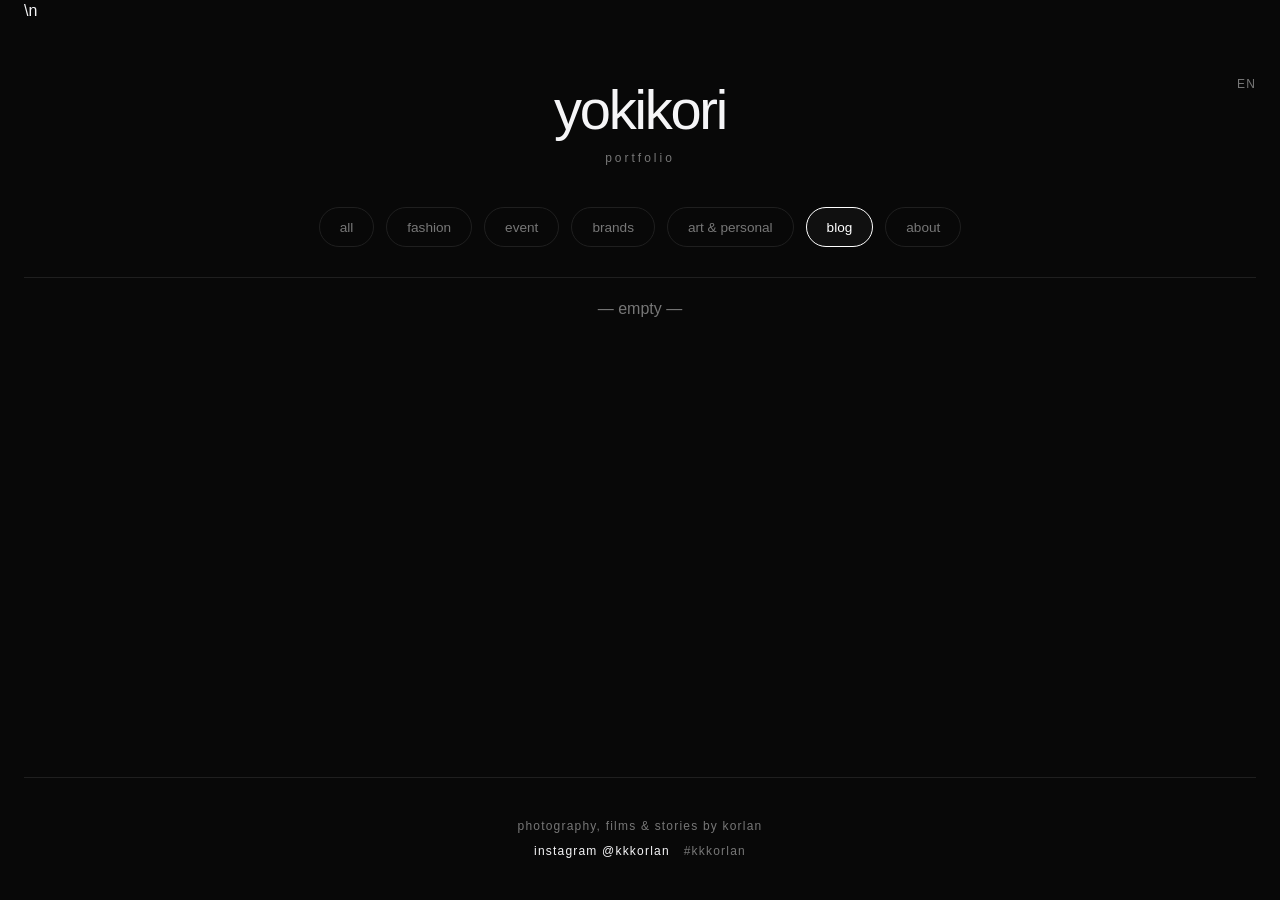
==== index.html @ 8549836e "Update About section with Bangkok photographer bio" ====
<!DOCTYPE html>\n<html lang="en" __gcrremoteframetoken="fdf6cb602c4ed5cb18b55bdf8bc913ee"><head>
<meta charset="UTF-8">
<meta name="viewport" content="width=device-width, initial-scale=1.0">
<title>yokikori / portfolio</title>
<style>
    :root {
        --bg: #080808;
        --card-bg: #121212;
        --border: #1f1f1f;
        --text: #f5f5f7;
        --muted: #777;
        --accent: #fff;
    }
    * { box-sizing: border-box; margin: 0; padding: 0; }
    body {
        font-family: "Helvetica Neue", Helvetica, Arial, sans-serif;
        background-color: var(--bg);
        color: var(--text);
        line-height: 1.4;
        padding: 0 24px; /* padding moved to containers for footer */
        -webkit-font-smoothing: antialiased;
        overflow-x: hidden;
        display: flex;
        flex-direction: column;
        min-height: 100vh;
    }
    body.admin-mode::before {
        content: 'ADMIN MODE';
        position: fixed; top: 12px; right: 12px;
        background: #fbc02d; color: #000;
        padding: 4px 10px; border-radius: 4px;
        font-size: 0.7rem; font-weight: 700;
        letter-spacing: 0.14em; z-index: 9999;
    }

    /* ─── Запрет на скачивание ─── */
    img, video {
        user-select: none;
        -webkit-user-drag: none;
    }

    /* ─── Шапка ─── */
    header {
        max-width: 1600px;
        margin: 0 auto;
        width: 100%;
        padding: 50px 0 30px;
        border-bottom: 1px solid var(--border);
        position: relative;
        display: flex;
        flex-direction: column;
        align-items: center;
        min-height: 220px; /* защита от прыжков при смене языка */
    }
    
    .lang-switch-container {
        position: absolute; top: 50px; right: 0;
        z-index: 100;
    }
    .lang-switch-container::after { content: ''; position: absolute; left: -12px; right: -12px; top: 100%; height: 14px; }
    .lang-switch-container:focus-within .lang-dropdown { display: flex; }
    .lang-switch-container.open .lang-dropdown { display: flex; }
    .lang-trigger {
        background:none; border:0; padding:0; font-family:inherit;
        font-size: 0.75rem; color: var(--muted); cursor: pointer;
        text-transform: uppercase; letter-spacing: 0.1em; font-weight: 500;
    }
    .lang-trigger:hover { color: #fff; }
    .lang-dropdown {
        display: none; position: absolute; right: 0; top: calc(100% + 10px);
        background: #111; border: 1px solid #333; border-radius: 6px;
        padding: 8px; flex-direction: column; gap: 4px; margin-top: 0;
        min-width: 70px; box-shadow: 0 4px 12px rgba(0,0,0,0.5);
    }
    @media (hover: hover) and (pointer: fine) { .lang-switch-container:hover .lang-dropdown { display: flex; } }
    .lang-btn {
        background: none; border: none; color: var(--muted);
        cursor: pointer; font-size: 0.75rem; text-align: left;
        padding: 6px 12px; border-radius: 4px; text-transform: uppercase;
        font-family: inherit; font-weight: 500; transition: 0.2s;
    }
    .lang-btn:hover, .lang-btn.active { color: #fff; background: #222; }

    /* Логотип */
    .brand-main {
        text-align: center;
        margin-bottom: 40px;
        margin-top: 10px;
    }
    .brand-main h1 {
        font-family: "Helvetica Neue", Helvetica, Arial, sans-serif;
        font-size: clamp(2rem, 6vw, 3.5rem);
        font-weight: 500;
        letter-spacing: -0.04em;
        line-height: 1;
        color: var(--text);
    }
    .brand-main span {
        display: block;
        margin-top: 12px;
        font-size: 0.75rem;
        letter-spacing: 0.25em;
        color: var(--muted);
        text-transform: lowercase;
    }

    /* ─── Навигация ─── */
    .nav-tabs {
        display: flex;
        gap: 12px;
        flex-wrap: wrap;
        justify-content: center;
        min-height: 40px; /* защита от прыжков */
    }
    .tab-btn {
        background: transparent; border: 1px solid var(--border); color: var(--muted);
        padding: 8px 20px; border-radius: 20px; cursor: pointer;
        font-family: inherit; font-size: 0.85rem; text-transform: lowercase;
        transition: all 0.25s ease;
    }
    .tab-btn:hover, .tab-btn.active {
        border-color: var(--accent); color: var(--accent); background: rgba(255,255,255,0.03);
    }

    /* ─── Админ-панель ─── */
    .admin-panel {
        display: none; background: #111; border: 1px solid #333;
        padding: 24px; border-radius: 12px; max-width: 1600px;
        margin: 30px auto 40px; gap: 18px; flex-direction: column;
        width: 100%;
    }
    body.admin-mode .admin-panel { display: flex; }
    .admin-panel h3 { font-size: 0.95rem; font-weight: 500; text-transform: lowercase; }
    .admin-section { display: flex; flex-direction: column; gap: 10px; }
    .admin-section h4 {
        font-size: 0.72rem; letter-spacing: 0.14em; text-transform: uppercase;
        color: var(--muted); font-weight: 500;
    }
    .post-creator { display: flex; flex-direction: column; gap: 14px; }
    .post-creator textarea, .admin-section textarea {
        width: 100%; background: #181818; border: 1px solid var(--border); color: #fff;
        padding: 14px; border-radius: 8px; font-family: inherit; font-size: 0.9rem;
        resize: vertical; min-height: 80px; line-height: 1.5;
    }
    .brand-accordion { border-bottom:1px solid var(--border); }
    .brand-accordion-title,.campaign-title { display:flex; align-items:center; justify-content:space-between; gap:16px; list-style:none; cursor:pointer; }
    .brand-accordion-title::-webkit-details-marker,.campaign-title::-webkit-details-marker { display:none; }
    .brand-accordion-title { padding:20px 4px; font-size:clamp(1rem,2.8vw,1.35rem); letter-spacing:-0.025em; }
    .brand-accordion-title::before { content:'+'; color:var(--muted); margin-right:8px; }
    .brand-accordion[open] > .brand-accordion-title::before { content:'−'; }
    .brand-accordion-title > span:first-of-type { margin-right:auto; }
    .brand-accordion-count { color:var(--muted); font-size:0.72rem; font-weight:400; letter-spacing:0.03em; }
    .brand-campaigns { padding:0 0 22px 16px; }
    .campaign-accordion { border-top:1px solid var(--border); }
    .campaign-title { padding:14px 4px; font-size:0.88rem; color:var(--muted); }
    .campaign-title::before { content:'↳'; color:var(--muted); margin-right:6px; }
    .campaign-title > span:first-of-type { margin-right:auto; }
    .campaign-accordion > .portfolio-grid { padding-bottom:24px; }
    @media (max-width:680px) { .brand-accordion-title { padding:17px 2px; } .brand-campaigns { padding-left:8px; } .campaign-title { font-size:0.82rem; } }

    .category-checkboxes { display:flex; flex-wrap:wrap; gap:8px 12px; align-items:center; padding:8px 10px; border:1px solid var(--border); border-radius:6px; }
    .category-checkboxes label { display:inline-flex; align-items:center; gap:5px; font-size:0.75rem; color:var(--text); cursor:pointer; white-space:nowrap; }
    .category-checkboxes input { accent-color:#64b5f6; }

    .creator-controls { display: flex; gap: 12px; align-items: center; flex-wrap: wrap; }
    .btn {
        background: #fff; color: #000; border: none; padding: 10px 20px;
        border-radius: 6px; cursor: pointer; font-family: inherit; font-weight: 500;
        font-size: 0.85rem; text-transform: lowercase; transition: 0.2s;
    }
    .btn:hover { opacity: 0.88; }
    .btn.save-gh { background: #2e7d32; color: #fff; }
    .btn.danger { background: #d32f2f; color: #fff; }
    .btn.secondary { background: #222; color: #fff; border: 1px solid #444; }
    .btn.select-mode { background: #64b5f6; color: #000; }
    
    .input-group { display: flex; gap: 10px; flex-wrap: wrap; align-items: center; }
    .input-group input, .album-creator input, #post-album {
        background: #181818; border: 1px solid #444; color: #fff;
        padding: 10px 16px; border-radius: 6px; font-family: inherit;
        font-size: 0.85rem; min-width: 200px;
    }
    .input-group input:focus, #post-album:focus { outline: none; border-color: var(--accent); }

    .dropzone {
        border: 2px dashed #444; padding: 24px; text-align: center;
        border-radius: 8px; color: var(--muted); cursor: pointer;
        background: #141414; transition: 0.2s; font-size: 0.85rem;
    }
    .dropzone.dragover { border-color: #fff; background: #222; color: #fff; }

    /* ─── About photos editor ─── */
    .about-photos-list {
        display: grid; grid-template-columns: repeat(auto-fill, minmax(90px, 1fr));
        gap: 10px; padding: 10px; background: #0f0f0f;
        border: 1px solid #222; border-radius: 8px; min-height: 40px;
    }
    .about-photo-item { position: relative; border-radius: 6px; overflow: hidden; border: 1px solid #222; }
    .about-photo-item img { width: 100%; height: 80px; object-fit: cover; display: block; }
    .remove-about-photo {
        position: absolute; top: 4px; right: 4px;
        background: rgba(0,0,0,0.8); color: #e57373; border: none;
        width: 22px; height: 22px; border-radius: 50%;
        cursor: pointer; font-size: 0.7rem; line-height: 1;
        display: flex; align-items: center; justify-content: center;
    }
    .remove-about-photo:hover { background: #d32f2f; color: #fff; }

    /* ─── Основной контент ─── */
    main {
        flex: 1;
        max-width: 1600px;
        margin: 0 auto;
        width: 100%;
        padding: 20px 0 60px;
    }

    /* ─── Сетка (Без рамок) ─── */
    .portfolio-grid { columns: 3 360px; column-gap: 32px; }
    .all-collage { display:block; columns:3 320px; column-gap:24px; }
    .all-collage .card { margin:0 0 24px; min-width:0; height:auto; break-inside:avoid; }
    .all-collage .card-media-wrap { height:auto; }
    .all-collage .card img, .all-collage .card video { width:100%; height:auto; object-fit:contain; }
    .all-collage .card-meta { padding:5px 0; }
    .all-feature-btn { display:none; border:1px solid #555; background:rgba(10,10,10,.92); color:#fff; padding:6px 9px; border-radius:4px; font:inherit; font-size:.68rem; letter-spacing:.05em; cursor:pointer; }
    body.admin-mode .all-feature-btn { display:inline-flex; align-items:center; justify-content:center; }
    .all-feature-btn.active { background:#fff; color:#000; border-color:#fff; }
    .all-empty { max-width:560px; margin:80px auto; padding:0 20px; text-align:center; color:var(--muted); font-size:.9rem; line-height:1.8; }
    @media(max-width:760px) { .all-collage { columns:2 150px; column-gap:12px; } .all-collage .card { margin:0 0 16px; } }
    @media(max-width:380px) { .all-collage { column-gap:8px; } }
    .album-section { margin-bottom: 50px; }
    .album-title {
        display: flex; align-items: center; gap: 14px;
        font-size: 0.78rem; letter-spacing: 0.14em; text-transform: lowercase;
        color: var(--muted); margin-bottom: 22px; padding-bottom: 10px;
        border-bottom: 1px solid var(--border);
    }
    .album-del-btn {
        background: transparent; border: 1px solid #3a1a1a; color: #e57373;
        padding: 4px 10px; border-radius: 4px; cursor: pointer;
        font-family: inherit; font-size: 0.68rem; text-transform: lowercase;
    }
    .album-del-btn:hover { background: #3a1a1a; color: #fff; }

    .card {
        background: transparent; border-radius: 0; overflow: visible;
        position: relative; border: none; margin-bottom: 32px;
        break-inside: avoid; display: block; cursor: default;
    }
    .card:hover { opacity: 1; }
    
    .card-media-wrap {
        width: 100%; overflow: visible; position: relative;
    }
    .card img, .card video {
        width: 100%; height: auto; display: block; object-fit: contain;
        transform-origin: center center;
    }
    
    .card-meta {
        padding: 10px 0; display: flex; justify-content: space-between; align-items: center;
        opacity: 0; transition: opacity 0.2s;
    }
    body.admin-mode .card-meta { opacity: 1; }
    

    .del-card-btn {
        position: absolute; top: 14px; right: 14px;
        background: rgba(0,0,0,0.85); color: #fff; border: none;
        width: 32px; height: 32px; border-radius: 50%; cursor: pointer;
        display: none; align-items: center; justify-content: center; z-index: 10;
    }
    body.admin-mode .del-card-btn { display: flex; }

    /* ─── About ─── */
    .about-section {
        max-width: 760px; margin: 0 auto 60px; padding: 40px 0;
        display: none;
    }
    .about-section.active { display: block; }
    .about-content { display: flex; gap: 40px; align-items: center; flex-wrap: wrap; }
    .about-section { padding-top: 18px; }
    .about-avatar { box-shadow: 0 0 0 8px rgba(255,255,255,0.025); }
    .about-text-rendered { max-width: 620px; font-weight: 300; letter-spacing: 0.005em; }
    @media (max-width: 680px) { .about-content { gap: 24px; align-items: flex-start; } .about-avatar { width:112px; height:112px; } .about-text-rendered { min-width:0; width:100%; font-size:0.98rem; line-height:1.85; } .lang-switch-container { top:18px; right:4px; } .brand-main { margin-top:22px; margin-bottom:28px; } }
    .about-avatar {
        width: 160px; height: 160px; border-radius: 50%;
        object-fit: cover; flex-shrink: 0;
    }
    .about-text-rendered {
        flex: 1; min-width: 250px; white-space: pre-wrap;
        line-height: 1.8; color: var(--text); font-size: 1.05rem;
    }
    .about-gallery {
        display: none; grid-template-columns: repeat(auto-fill, minmax(140px, 1fr));
        gap: 16px; margin-top: 40px; padding-top: 40px; border-top: 1px solid var(--border);
    }
    .about-gallery img {
        width: 100%; height: auto; object-fit: cover;
        display: block; border-radius: 8px;
    }

    /* ─── Blog / Feed ─── */
    .blog-feed { max-width: 680px; margin: 0 auto; display: flex; flex-direction: column; gap: 28px; }
    .blog-post {
        background: var(--card-bg); border: 1px solid var(--border);
        border-radius: 12px; padding: 22px; position: relative;
    }
    .post-header { display: flex; align-items: center; gap: 12px; margin-bottom: 14px; }
    .post-avatar { width: 40px; height: 40px; border-radius: 50%; object-fit: cover; flex-shrink: 0; }
    .post-name { font-weight: 500; font-size: 0.95rem; }
    .post-date { color: var(--muted); font-size: 0.75rem; margin-left: auto; letter-spacing: 0.06em; }
    .post-text { font-size: 0.95rem; margin-bottom: 14px; white-space: pre-wrap; line-height: 1.55; }
    .post-media { margin-top: 8px; }
    .post-media img, .post-media video { width: 100%; height: auto; border-radius: 8px; display: block; object-fit: cover; }
    .post-actions { display: none; gap: 8px; margin-top: 14px; padding-top: 14px; border-top: 1px solid var(--border); }
    body.admin-mode .post-actions { display: flex; }
    .post-actions button { background: transparent; border: 1px solid #333; color: var(--muted); padding: 6px 14px; border-radius: 6px; cursor: pointer; font-family: inherit; font-size: 0.75rem; text-transform: lowercase; }
    .post-actions button:hover { color: #fff; border-color: #555; }
    .post-actions button.del { color: #e57373; border-color: #3a1a1a; }
    .post-actions button.del:hover { background: #3a1a1a; color: #fff; }

    /* ─── Модалка медиатеки ─── */
    .modal {
        display: none; position: fixed; inset: 0; background: rgba(0,0,0,0.92);
        z-index: 1000; justify-content: center; align-items: center; padding: 30px;
    }
    .modal-content {
        background: #141414; width: 100%; max-width: 1100px; max-height: 90vh;
        border-radius: 12px; display: flex; flex-direction: column; border: 1px solid #333; overflow: hidden;
    }
    .modal-header { padding: 18px 22px; border-bottom: 1px solid #333; display: flex; justify-content: space-between; align-items: center; }
    .modal-header h3 { font-size: 0.9rem; font-weight: 500; text-transform: lowercase; }
    .modal-body { padding: 22px; overflow-y: auto; display: flex; flex-direction: column; gap: 26px; }
    
    .folder-group h4 { margin-bottom: 12px; color: var(--muted); font-size: 0.78rem; text-transform: lowercase; letter-spacing: 0.08em; font-weight: 500; }
    .folder-grid { display: grid; grid-template-columns: repeat(auto-fill, minmax(150px, 1fr)); gap: 14px; }
    .picker-item {
        background: #1a1a1a; border-radius: 6px; overflow: hidden;
        cursor: pointer; border: 1px solid #222; transition: 0.1s; position: relative;
        user-select: none; height: 120px;
    }
    .picker-item:hover { border-color: #888; }
    .picker-item.selected { border-color: #64b5f6; box-shadow: 0 0 0 2px #64b5f6; }
    .picker-item img, .picker-item video { width: 100%; height: 100%; object-fit: cover; display: block; pointer-events: none; }
    .modal-footer { padding: 16px 22px; border-top: 1px solid #333; display: flex; justify-content: space-between; align-items: center; background: #111; }

    /* ─── Footer ─── */
    footer {
        text-align: center;
        padding: 40px 0;
        border-top: 1px solid var(--border);
        margin-top: auto;
        color: var(--muted);
        font-size: 0.75rem;
        letter-spacing: 0.1em;
        text-transform: lowercase;
        width: 100%;
        max-width: 1600px;
        margin-left: auto;
        margin-right: auto;
    }

    @media (max-width: 620px) {
        .lb-content { max-width: 100vw; }
    }
    @media(max-width:680px) {
        body { padding:0 15px; }
        header { padding:34px 0 20px; min-height:0; }
        .brand-main { margin:12px 0 24px; }
        .brand-main h1 { font-size:clamp(3rem,15vw,4.4rem); letter-spacing:-.075em; }
        .brand-main span { margin-top:9px; font-size:.68rem; letter-spacing:.28em; }
        .lang-switch-container { top:12px; right:0; }
        .lang-trigger { font-size:.72rem; padding:8px 4px; }
        .nav-tabs { display:grid; grid-template-columns:repeat(3,minmax(0,1fr)); gap:8px; width:100%; min-height:0; }
        .tab-btn { min-width:0; min-height:42px; padding:9px 5px; font-size:.78rem; border-radius:3px; white-space:normal; }
        main { padding:18px 0 42px; }
        .all-empty { margin:34px auto 48px; padding:0 12px; }
        .portfolio-grid { columns:1 100%; column-gap:0; max-width:680px; margin-left:auto; margin-right:auto; }
        .all-collage { columns:1 100%; max-width:680px !important; }
        .card { margin-bottom:30px; }
        .card-media-wrap { width:100%; }
        .card img, .card video { width:100%; height:auto; object-fit:contain; }
        .nav-tabs { position:sticky; top:0; z-index:50; padding:8px 0; background:rgba(8,8,8,.96); backdrop-filter:blur(12px); }
        .album-section { margin-bottom:32px; }
        .album-title { margin-bottom:14px; }
        .blog-feed { width:100%; }
        .blog-post { padding-bottom:22px; }
        .brand-mosaic { columns:1 100%; column-gap:0; max-width:680px; margin-left:auto; margin-right:auto; }
        .brand-mosaic .card { margin-bottom:24px; }
        .brand-mosaic .card:nth-child(5n+2) { margin-top:0; }
        footer { padding-left:0; padding-right:0; }
    }
    @media(max-width:390px) {
        body { padding:0 12px; }
        .tab-btn { font-size:.72rem; }
    }

    /* Editorial layout: original aspect ratios, zoom in place. */
    .brand-accordion { margin:0 0 24px; border:0; }
    .brand-accordion-title { position:relative; min-height:clamp(190px,26vw,360px); padding:0; overflow:hidden; border:1px solid #252525; background:#111; display:flex; align-items:flex-end; }
    .brand-accordion-title::before { display:none; }
    .brand-accordion-title > span:first-of-type { position:relative; z-index:2; margin:0; padding:18px 20px; font-size:clamp(1.2rem,3vw,2rem); color:#fff; text-shadow:0 2px 20px #000; }
    .brand-accordion-count { position:relative; z-index:2; padding:18px 20px; color:#eee; text-shadow:0 2px 12px #000; }
    .brand-cover { position:absolute; inset:0; width:100%; height:100%; object-fit:cover; opacity:.68; transition:transform .5s ease,opacity .3s; }
    .brand-accordion-title:hover .brand-cover { transform:scale(1.035); opacity:.86; }
    .brand-campaigns { padding:18px 0 32px; }
    .brand-mosaic { columns:3 260px; column-gap:20px; }
    .brand-mosaic .card { break-inside:avoid; margin-bottom:20px; }
    .brand-mosaic .card:nth-child(5n+2) { margin-top:24px; }
    .brand-mosaic .card:nth-child(7n+4) { margin-bottom:38px; }
    .footer-social { margin-top:8px; display:flex; justify-content:center; gap:14px; }
    .footer-social a { color:#f5f5f7; text-decoration:none; }
    .footer-social a:hover { text-decoration:underline; }
    .blog-feed { max-width:620px; gap:34px; }
    .blog-post { background:transparent; border:0; border-bottom:1px solid var(--border); border-radius:0; padding:0 0 28px; }
    .post-media { margin:0 0 14px; }
    .post-media img,.post-media video { border-radius:2px; object-fit:contain; }
    .post-text { margin:0 0 14px; line-height:1.7; }
    @media(max-width:760px) { .brand-mosaic { columns:1 100%; column-gap:0; max-width:680px; margin:0 auto; } .brand-accordion-title { min-height:210px; } }
</style>
</head>
<body>

<script>
    // Запрет на скачивание и ПКМ
    document.addEventListener('contextmenu', e => {
        if (e.target.tagName === 'IMG' || e.target.tagName === 'VIDEO') e.preventDefault();
    });
    document.addEventListener('dragstart', e => {
        if (e.target.tagName === 'IMG' || e.target.tagName === 'VIDEO') e.preventDefault();
    });

    // Проверка на админа
    window.addEventListener('DOMContentLoaded', () => {
        const params = new URLSearchParams(window.location.search);
        if (params.has('admin') || window.location.hash === '#admin') {
            checkAdminToken();
        }
    });
</script>

<header>
    <div class="lang-switch-container" id="lang-switch-container">
        <button type="button" class="lang-trigger" id="current-lang-label" aria-haspopup="true" aria-expanded="false" onclick="toggleLangMenu(event)">EN</button>
        <div class="lang-dropdown" id="lang-dropdown">
            <button class="lang-btn active" onclick="setLang('en')" data-lang="en">EN</button>
            <button class="lang-btn" onclick="setLang('ru')" data-lang="ru">RU</button>
            <button class="lang-btn" onclick="setLang('kz')" data-lang="kz">KZ</button>
            <button class="lang-btn" onclick="setLang('vi')" data-lang="vi">VI</button>
        </div>
    </div>

    <div class="brand-main">
        <h1>yokikori</h1>
        <span data-i18n="subtitle_main">portfolio</span>
    </div>

    <nav class="nav-tabs" id="nav-tabs">
        <button class="tab-btn" data-tab="all" onclick="switchTab('all', this)" data-i18n="tab_all">all</button>
        <button class="tab-btn" data-tab="fashion" onclick="switchTab('fashion', this)" data-i18n="tab_fashion">fashion</button>
        <button class="tab-btn" data-tab="event" onclick="switchTab('event', this)" data-i18n="tab_event">event</button>
        <button class="tab-btn" data-tab="brands" onclick="switchTab('brands', this)" data-i18n="tab_brands">brands</button>
        <button class="tab-btn" data-tab="art" onclick="switchTab('art', this)" data-i18n="tab_art">art &amp; personal</button>
        <button class="tab-btn active" data-tab="blog" onclick="switchTab('blog', this)" data-i18n="tab_blog">blog</button>
        <button class="tab-btn" data-tab="about" onclick="switchTab('about', this)" data-i18n="tab_about">about</button>
    </nav>
</header>

<!-- Админ-панель -->
<div class="admin-panel" id="admin-panel">
    <h3 data-i18n="admin_title">⚡ administrator — direct github commit</h3>

    <div class="admin-section">
        <h4 data-i18n="admin_gh">github settings</h4>
        <div class="input-group">
            <input id="gh-user" placeholder="username" value="aiz1k1989-web" __gcruniqueid="1">
            <input id="gh-repo" placeholder="repository" value="portfolio" __gcruniqueid="2">
            <input id="gh-branch" placeholder="branch" value="main" __gcruniqueid="3">
            <input id="gh-path" placeholder="path" value="index.html" __gcruniqueid="4">
        </div>
    </div>

    <div class="admin-section">
        <h4 data-i18n="admin_about">about me — text</h4>
        <textarea id="admin-about" rows="4" oninput="aboutText[currentLang] = this.value; renderAbout();" __gcruniqueid="5"></textarea>
    </div>

    <div class="admin-section">
        <h4 data-i18n="admin_about_photos">about me — photos</h4>
        <div id="about-photos-list" class="about-photos-list"><div class="about-photo-item"><img src="[data-uri]" alt="" loading="lazy"><button class="remove-about-photo" onclick="removeAboutPhoto(0)">✕</button></div></div>
        <div class="creator-controls">
            <button class="btn secondary" onclick="document.getElementById('about-photo-input').click()" data-i18n="btn_upload_photo">📎 upload photo</button>
            <button class="btn secondary" onclick="openMediaLibraryForAbout()" data-i18n="btn_select_media">📁 pick from library</button>
            <input type="file" id="about-photo-input" accept="image/*" multiple="" style="display:none" onchange="handleAboutPhotoUpload(event)">
        </div>
    </div>

    <div class="admin-section">
        <h4 data-i18n="admin_new_post">new post / media</h4>
        <div class="post-creator">
            <textarea id="post-text" data-i18n="placeholder_post" placeholder="text, hashtags (#fashion #brands)..." __gcruniqueid="6">text, hashtags (#fashion #brands)...</textarea>
            <div class="dropzone" id="dropzone" ondragover="handleDragOver(event)" ondragleave="handleDragLeave(event)" ondrop="handleDrop(event)" onclick="openMediaLibraryForPost()" data-i18n="dropzone">📎 drag &amp; drop file(s) here or click to pick from media library</div>
            <div class="creator-controls">
                <div id="post-categories" class="category-checkboxes" aria-label="media sections">
                    <label><input type="checkbox" value="fashion" checked=""> fashion</label>
                    <label><input type="checkbox" value="event"> event</label>
                    <label><input type="checkbox" value="brands"> brands</label>
                    <label><input type="checkbox" value="art"> art &amp; personal</label>
                </div>
                <input id="post-album" data-i18n="placeholder_album" placeholder="album (optional)" __gcruniqueid="7">
                <button class="btn" onclick="publishPost()" data-i18n="btn_add">+ add</button>
            </div>
        </div>
    </div>
    
    <div class="admin-section">
        <h4 data-i18n="admin_create_album">create album</h4>
        <div class="album-creator">
            <select id="album-section" class="btn secondary" __gcruniqueid="8">
                <option value="fashion" data-i18n="tab_fashion">fashion</option>
                <option value="event" data-i18n="tab_event">event</option>
                <option value="brands" data-i18n="tab_brands">brands</option>
                <option value="art" data-i18n="tab_art">art &amp; personal</option>
            </select>
            <input id="album-name" data-i18n="placeholder_album_name" placeholder="album name" __gcruniqueid="9">
            <button class="btn" onclick="createAlbum()" data-i18n="btn_add_album">+ album</button>
        </div>
    </div>

    <div class="creator-controls" style="margin-top:8px;">
        <button class="btn save-gh" onclick="saveToGitHub()" data-i18n="btn_save_gh">💾 save and commit to github</button>
        <button class="btn danger" onclick="logoutAdmin()" style="margin-left:auto;" data-i18n="btn_logout">logout</button>
    </div>
</div>

<!-- Основной контент -->
<main>
    <section class="about-section" id="about-section">
        <div class="about-content">
            <img class="about-avatar" id="about-avatar-img" src="portfolio my photo.png" alt="avatar">
            <div class="about-text-rendered" id="about-text-rendered">just chilling on the rooftop. my first post here. </div>
        </div>
        <div class="about-gallery" id="about-gallery" style="display: grid;"><img src="[data-uri]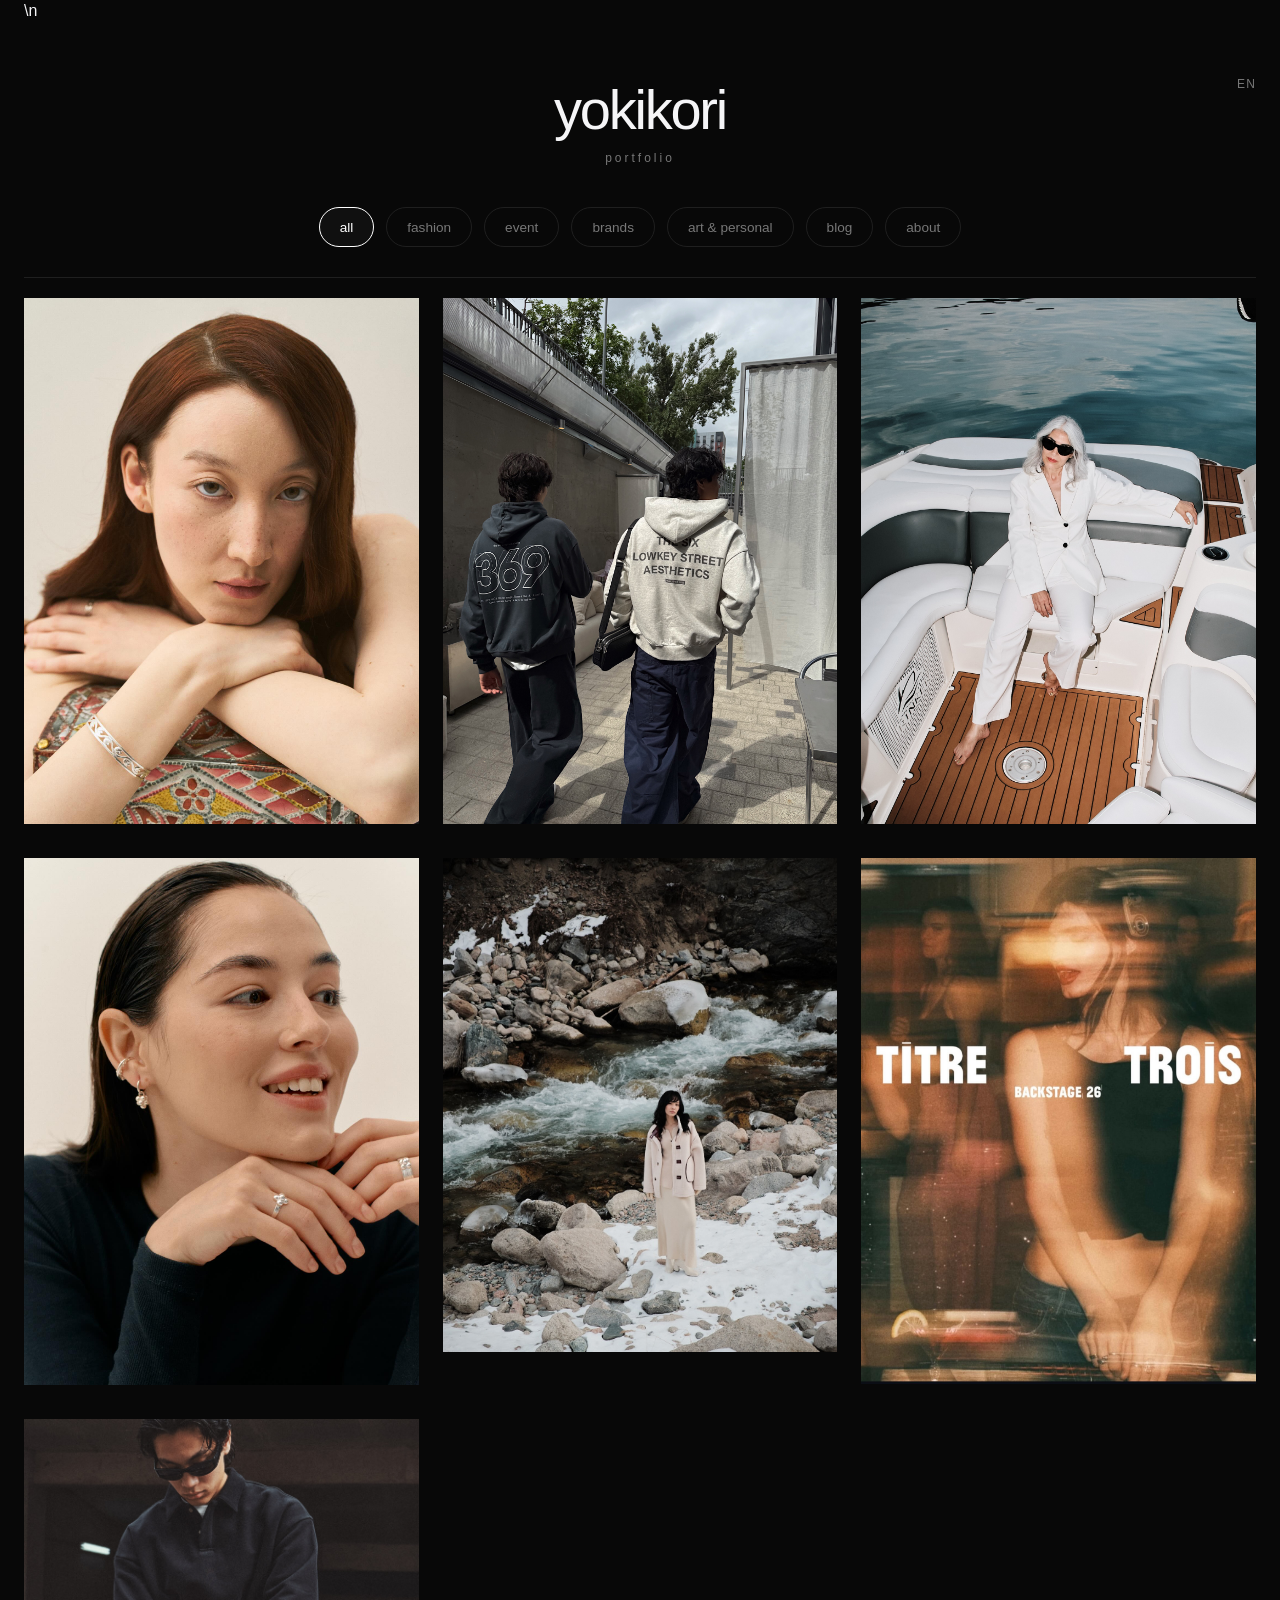
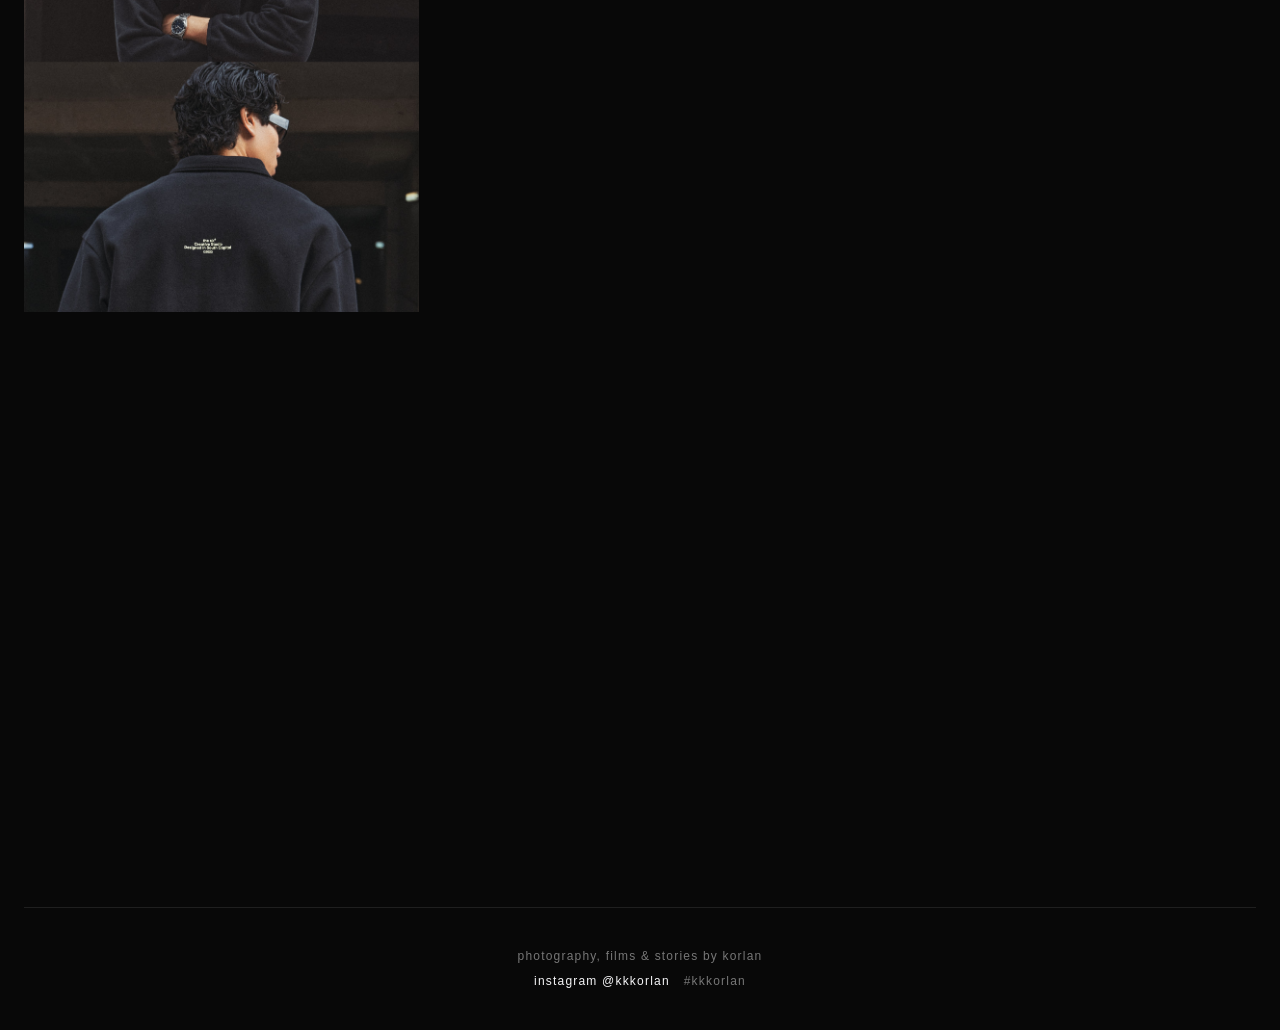
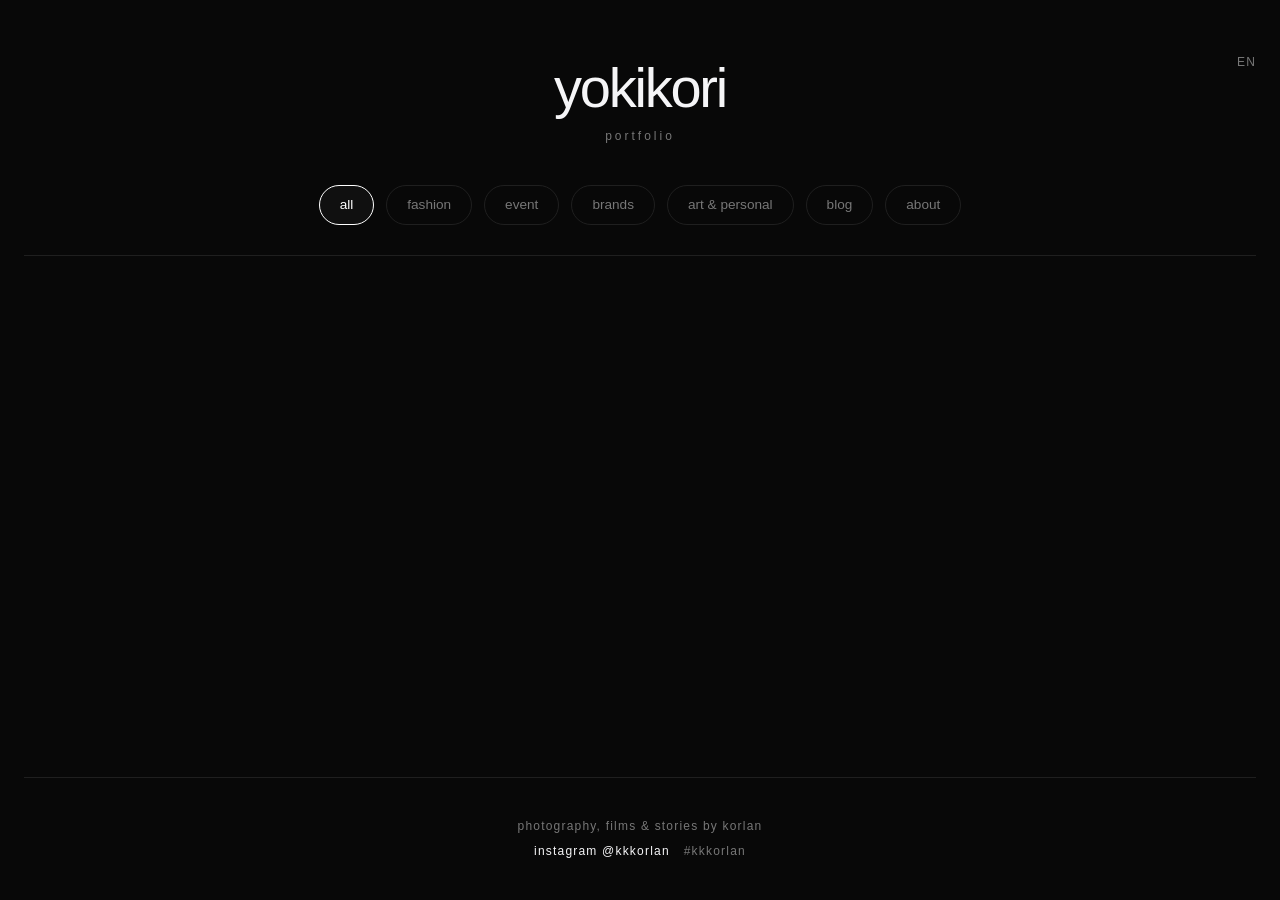
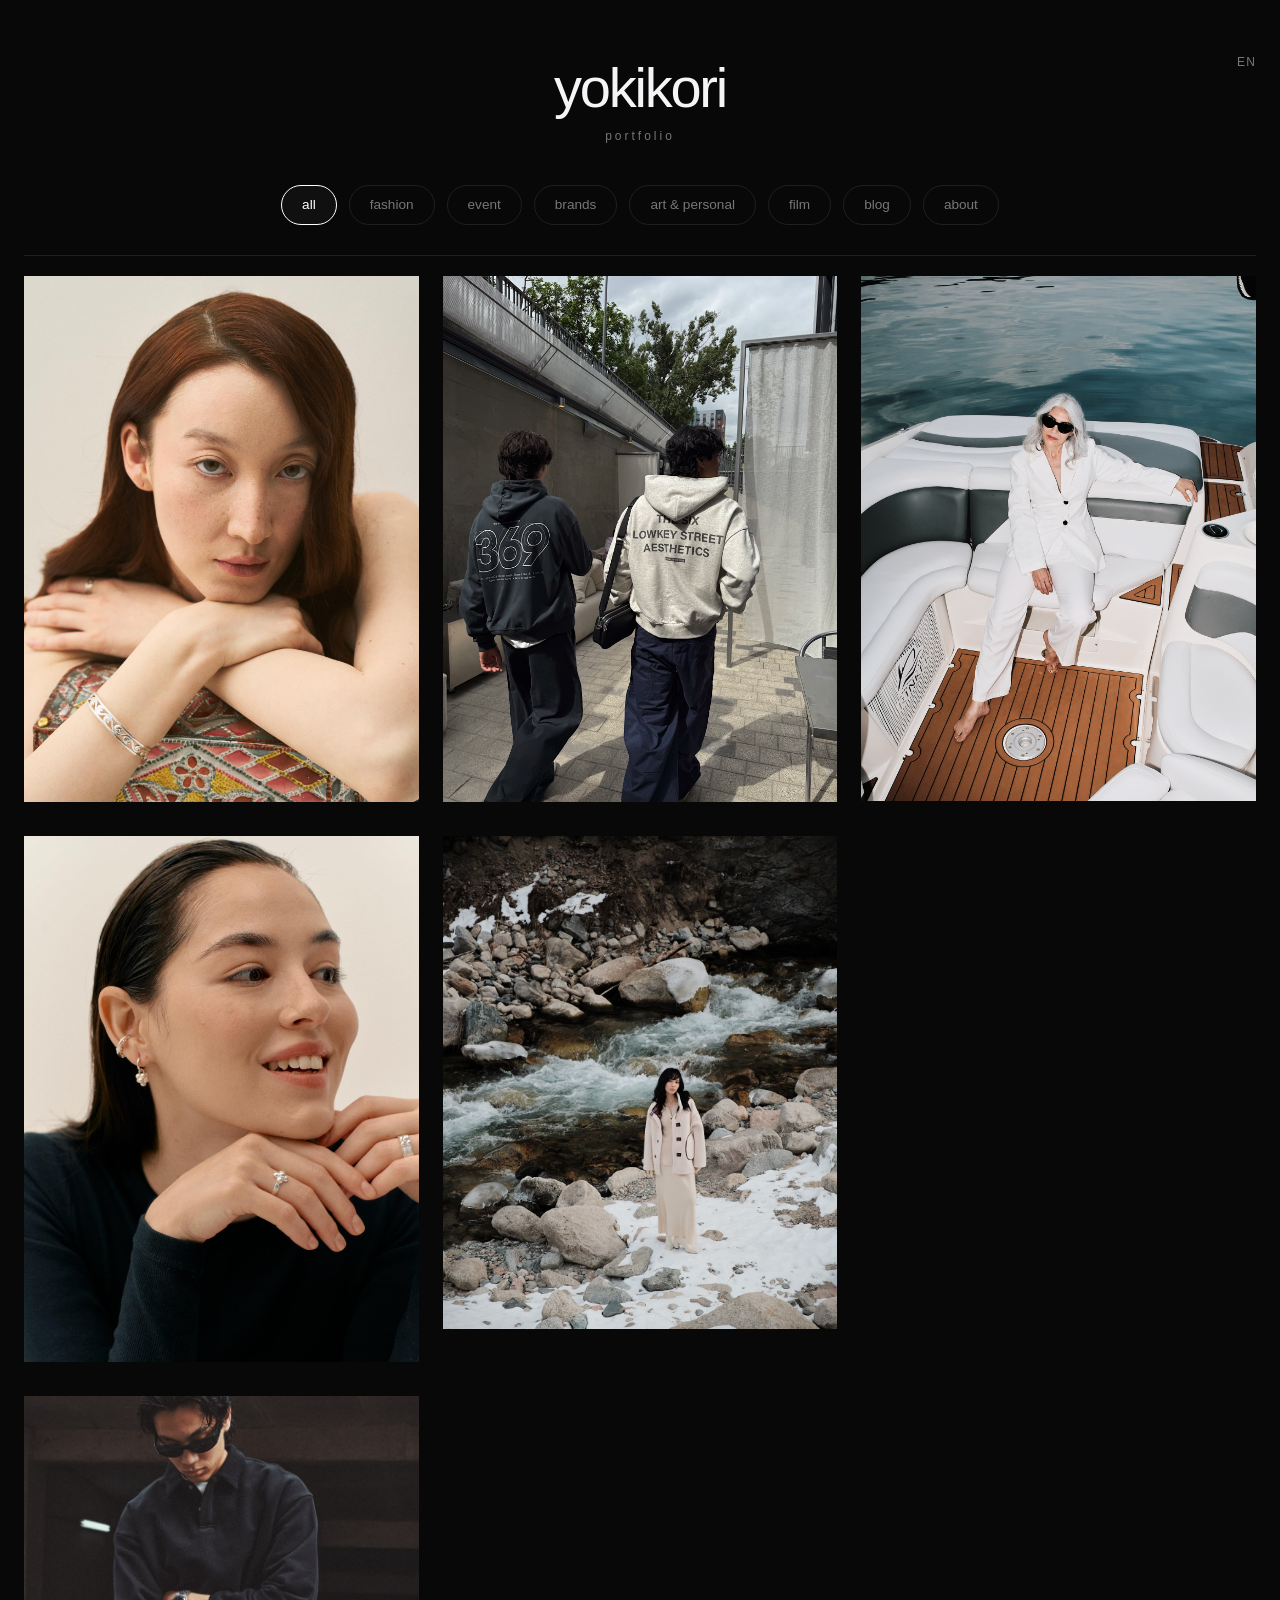
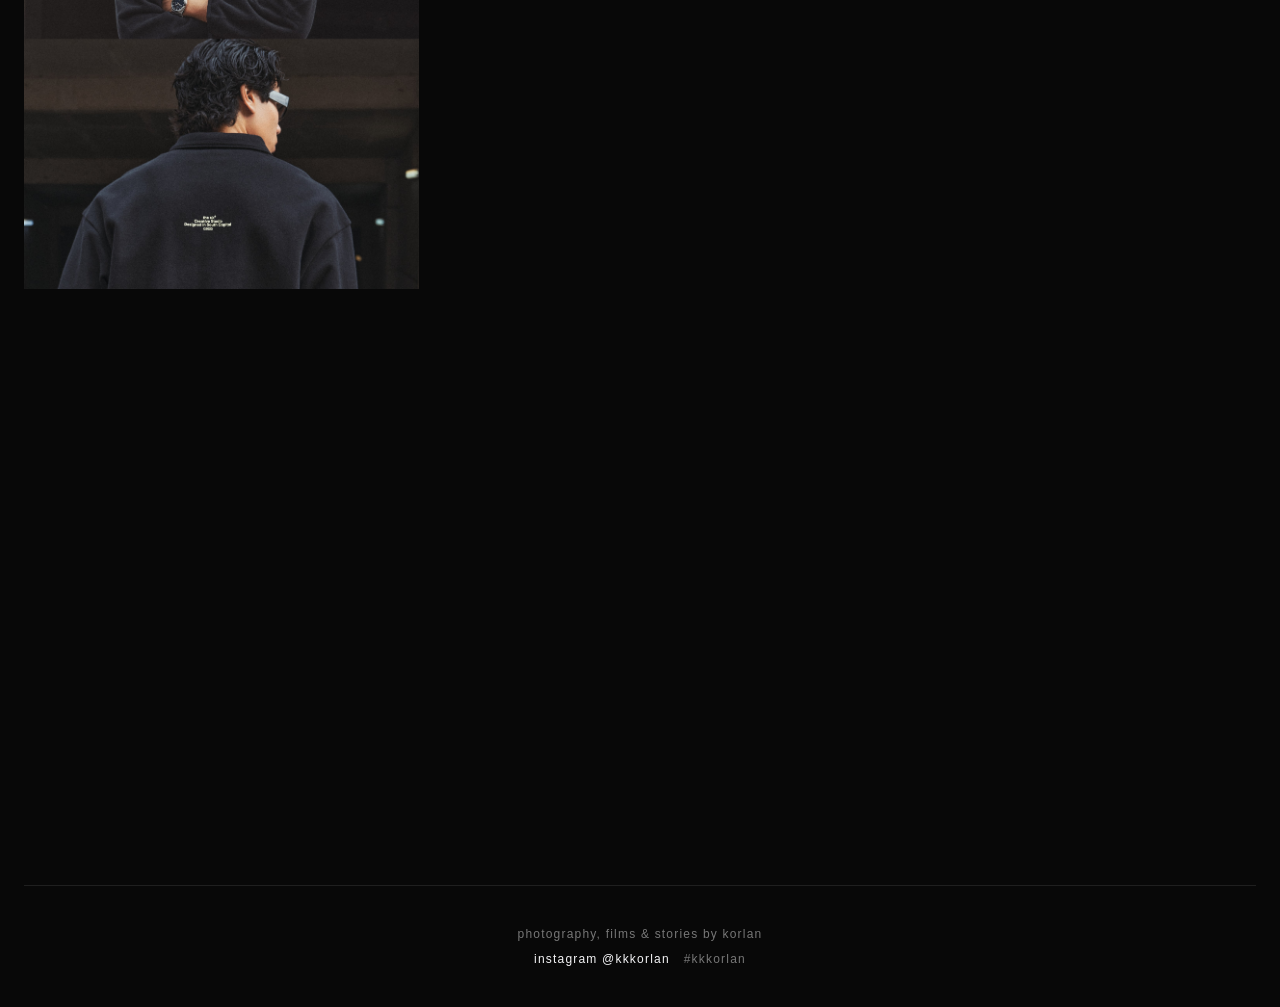
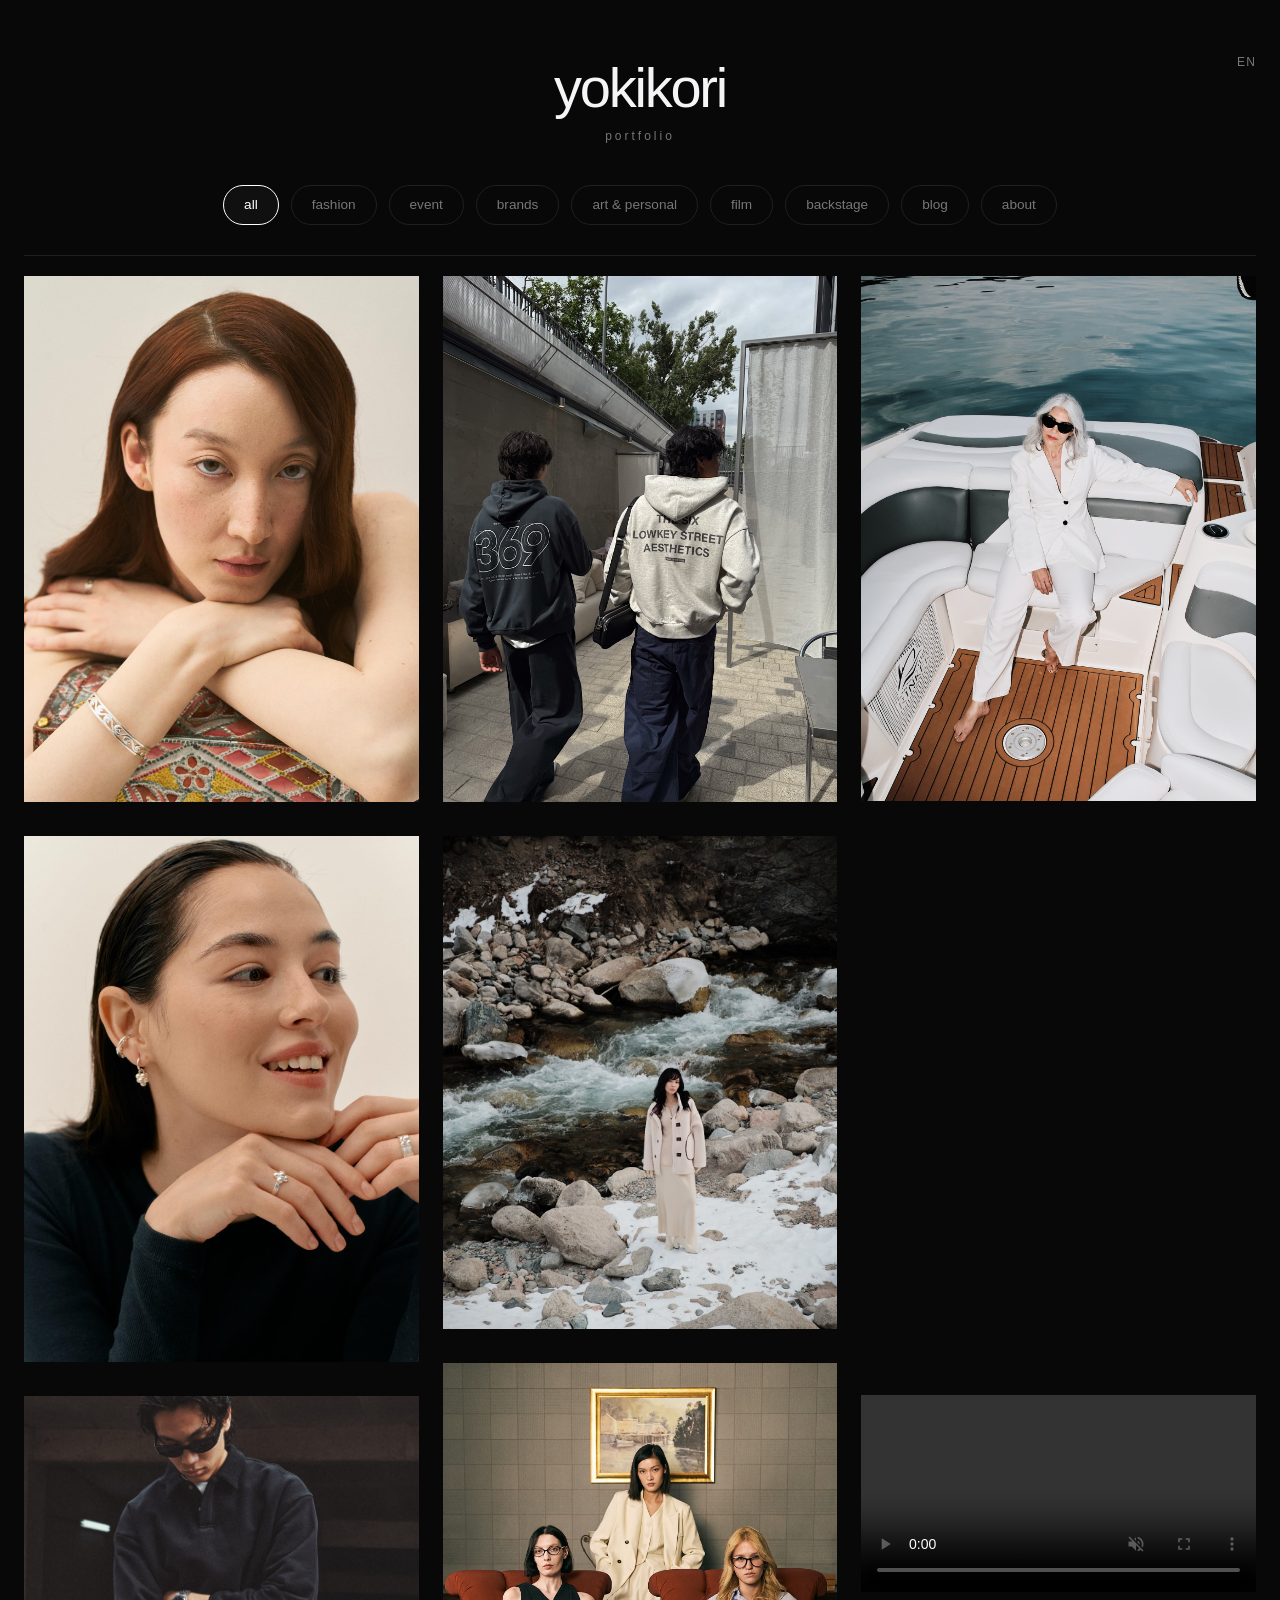
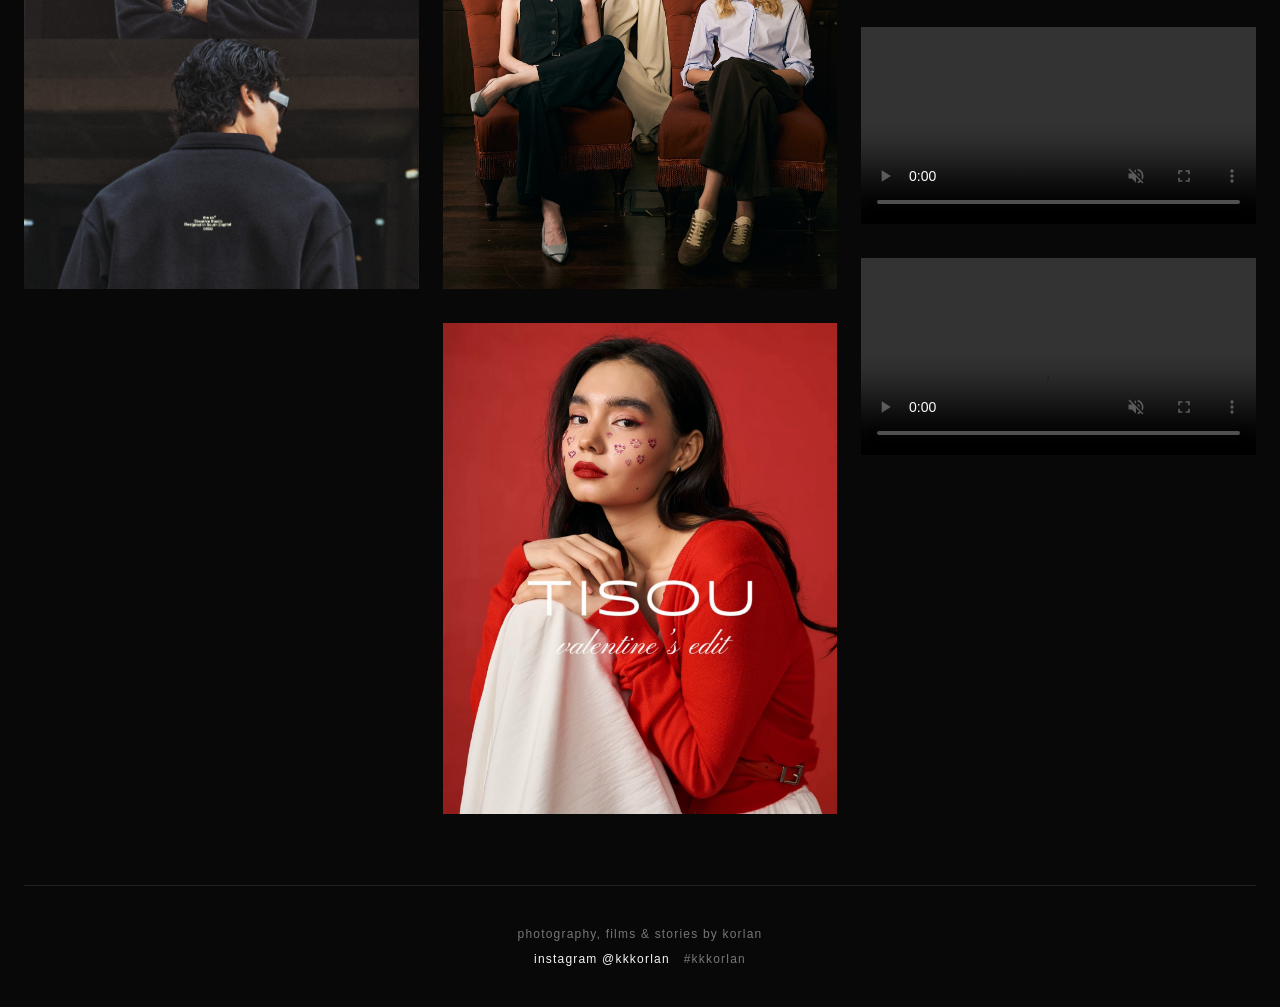
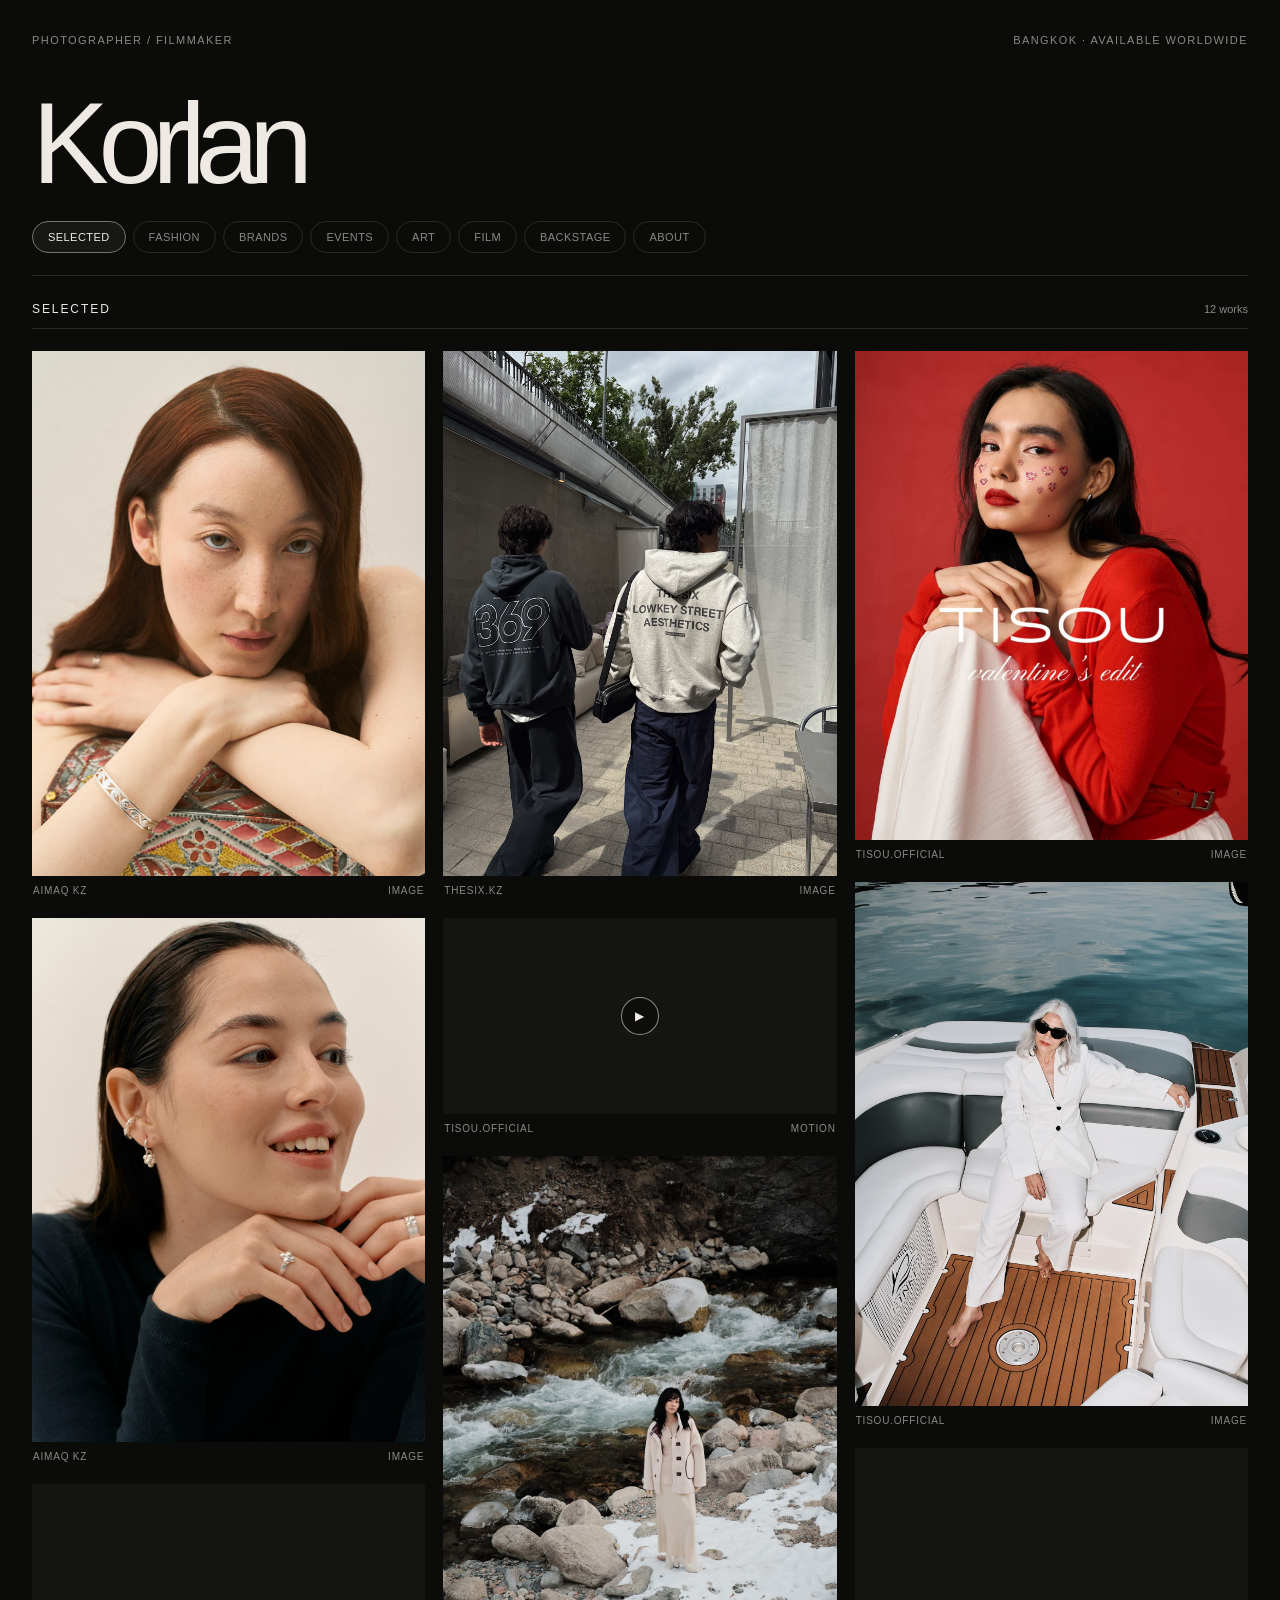
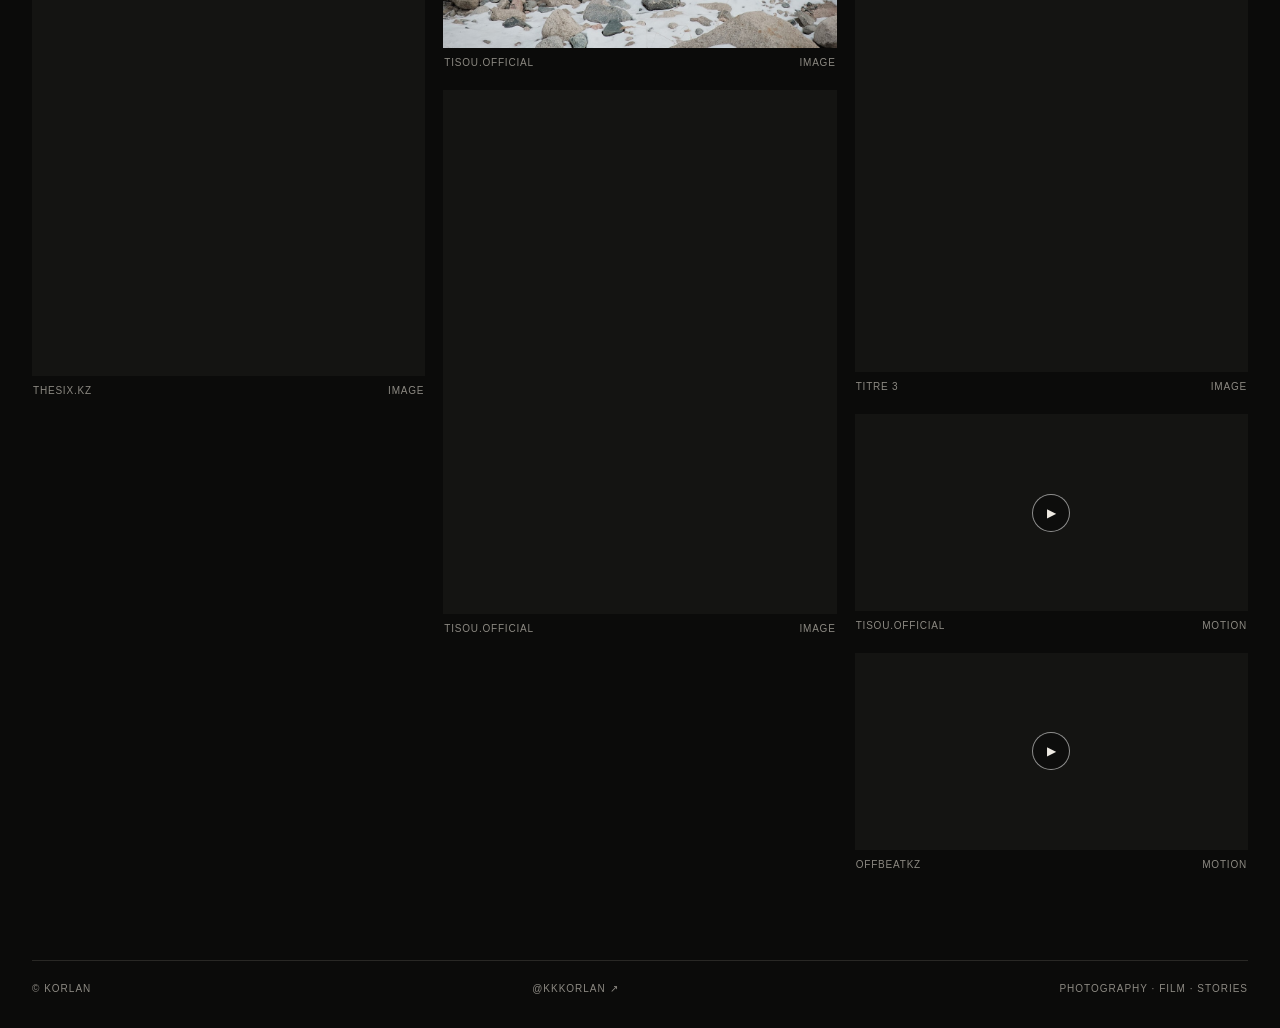
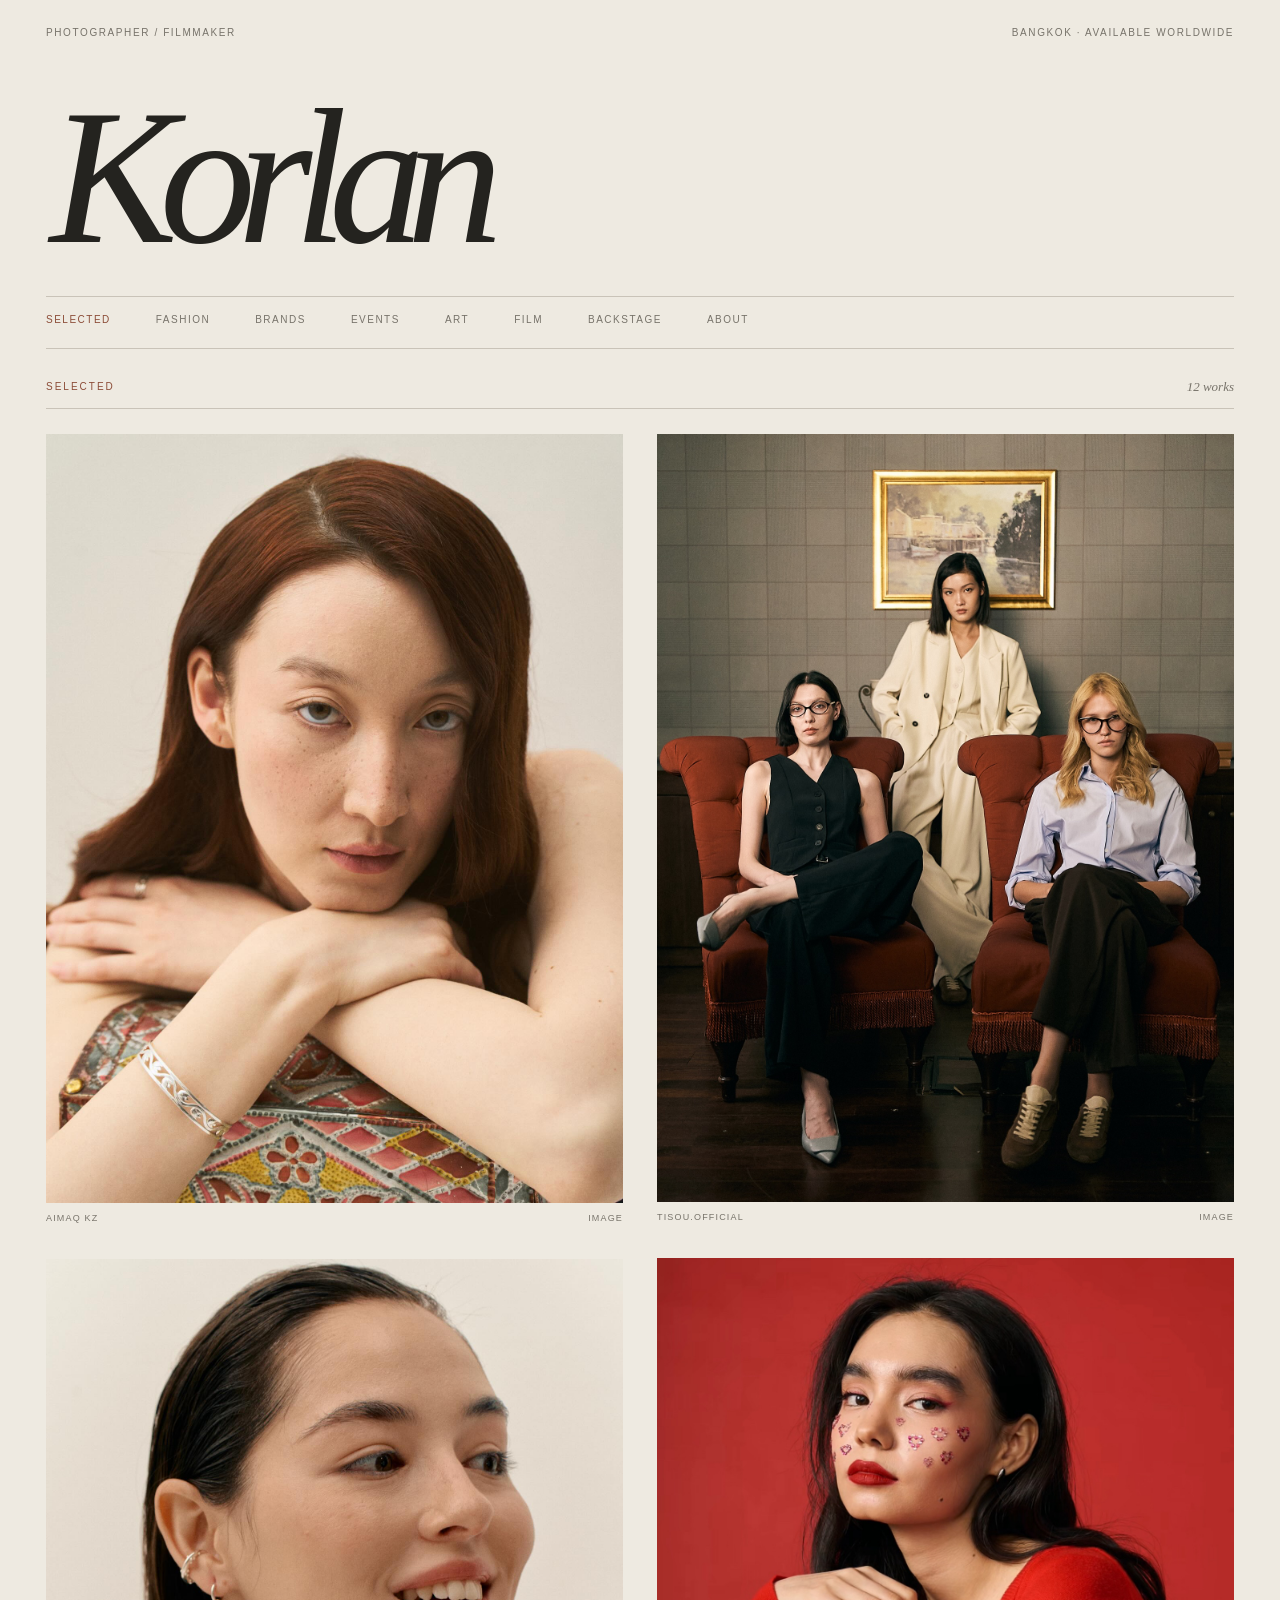
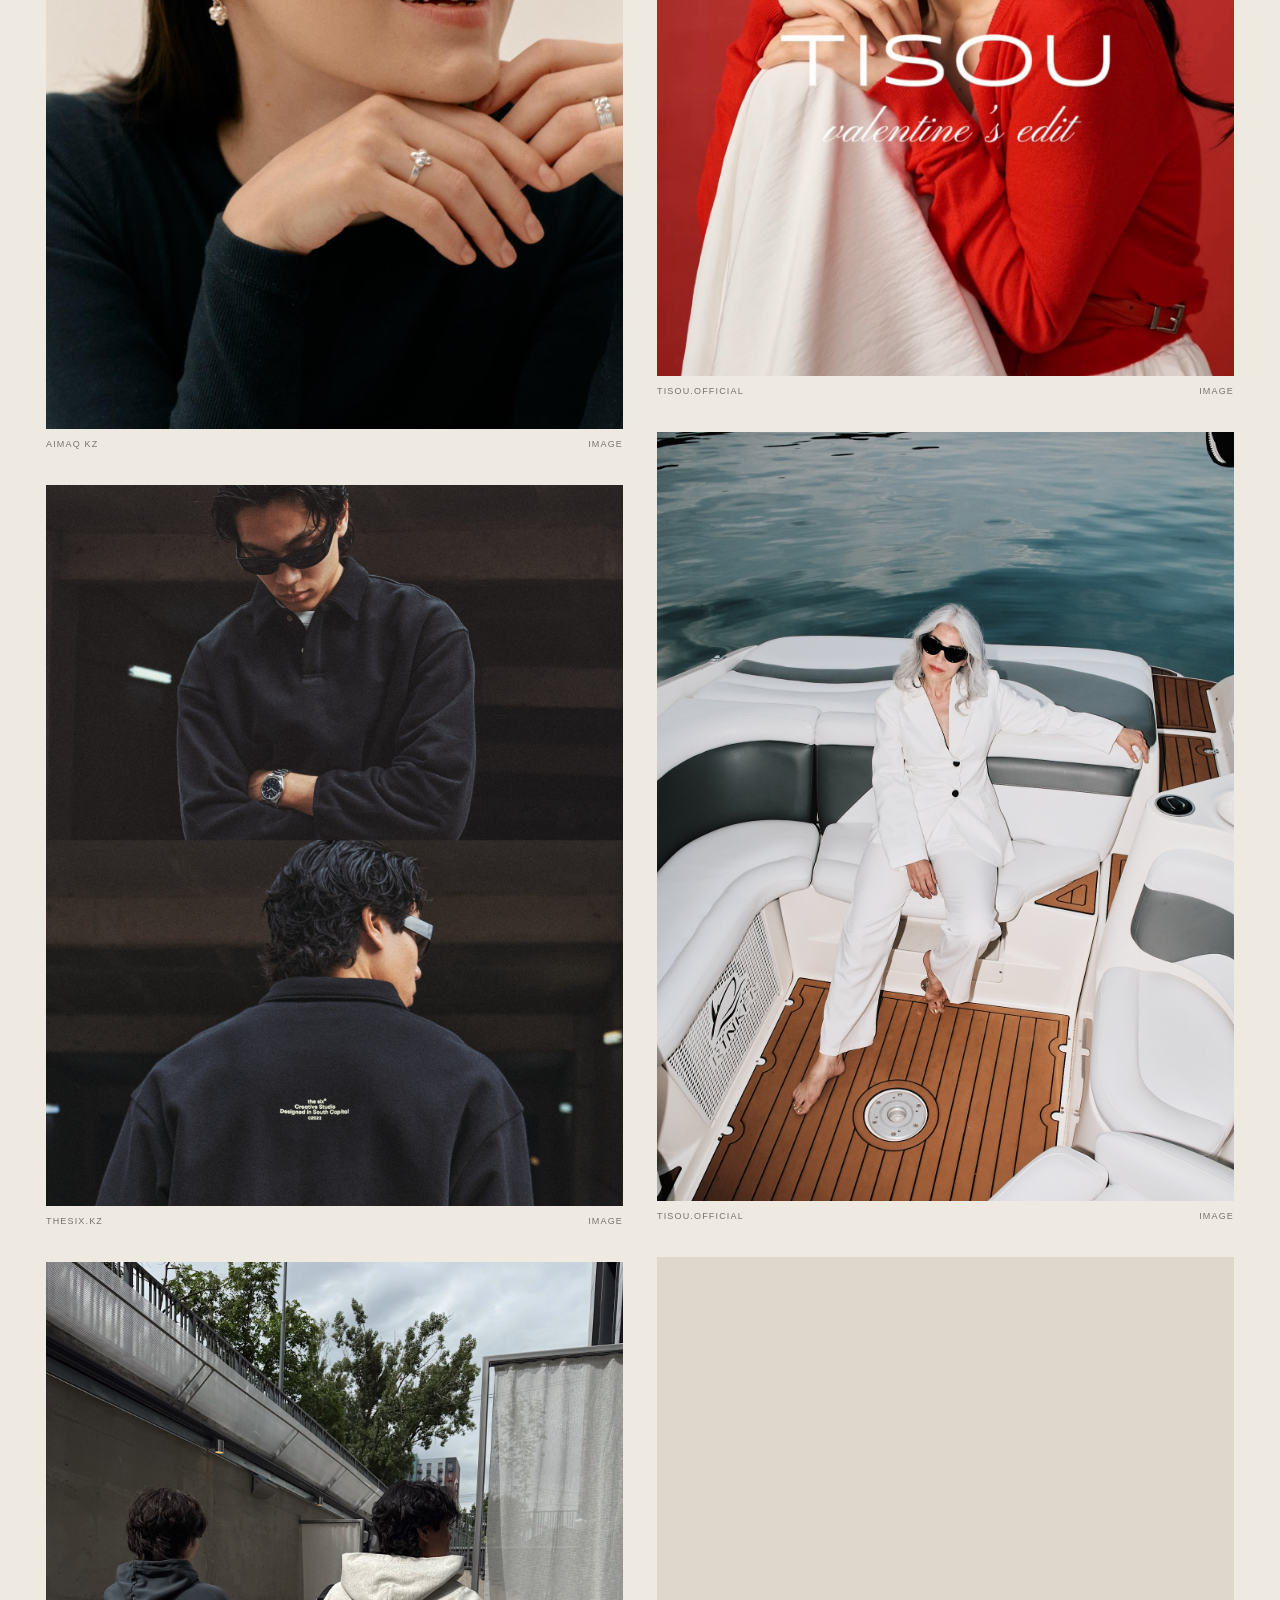
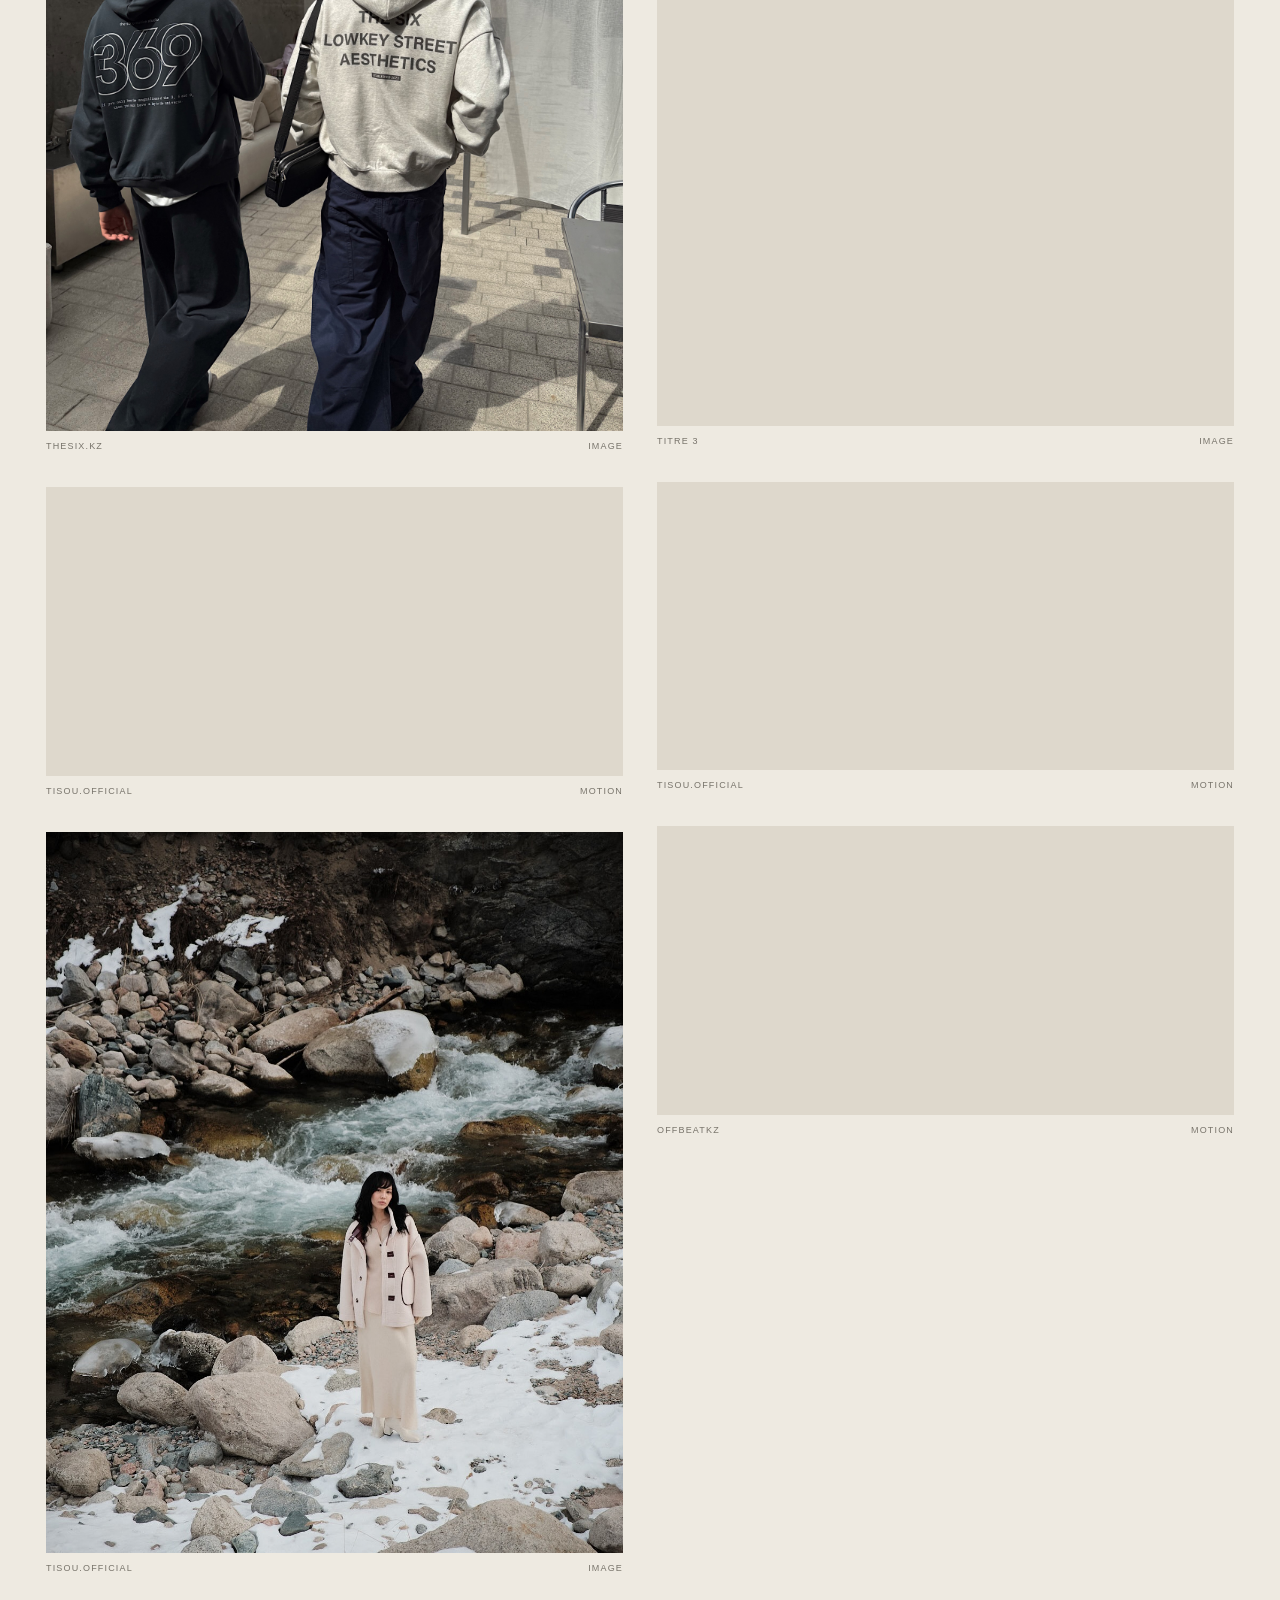
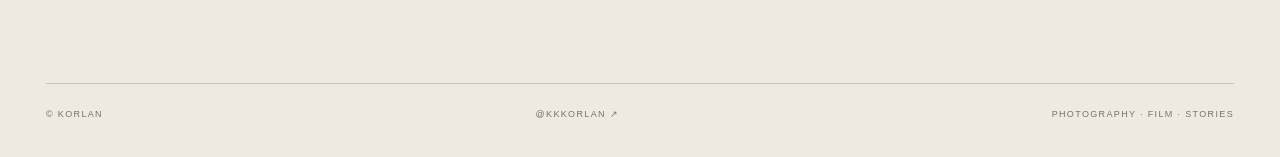
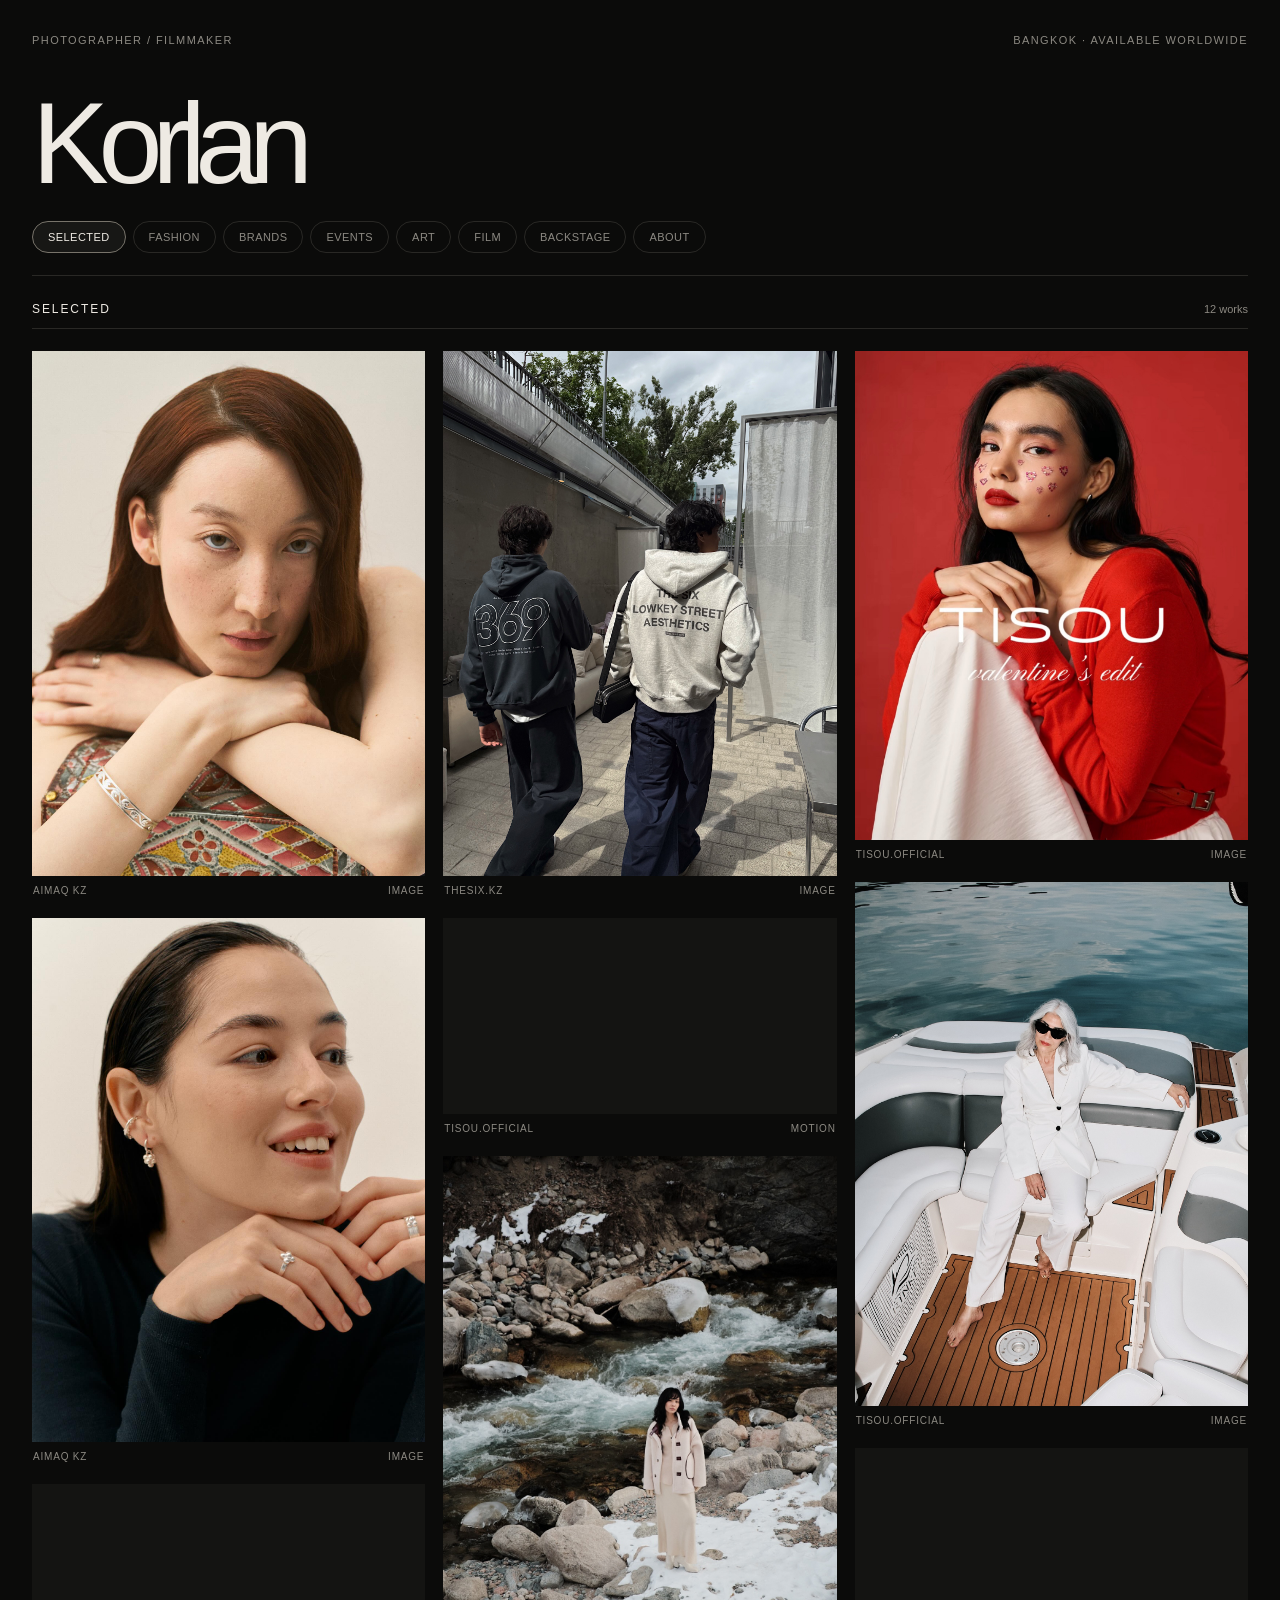
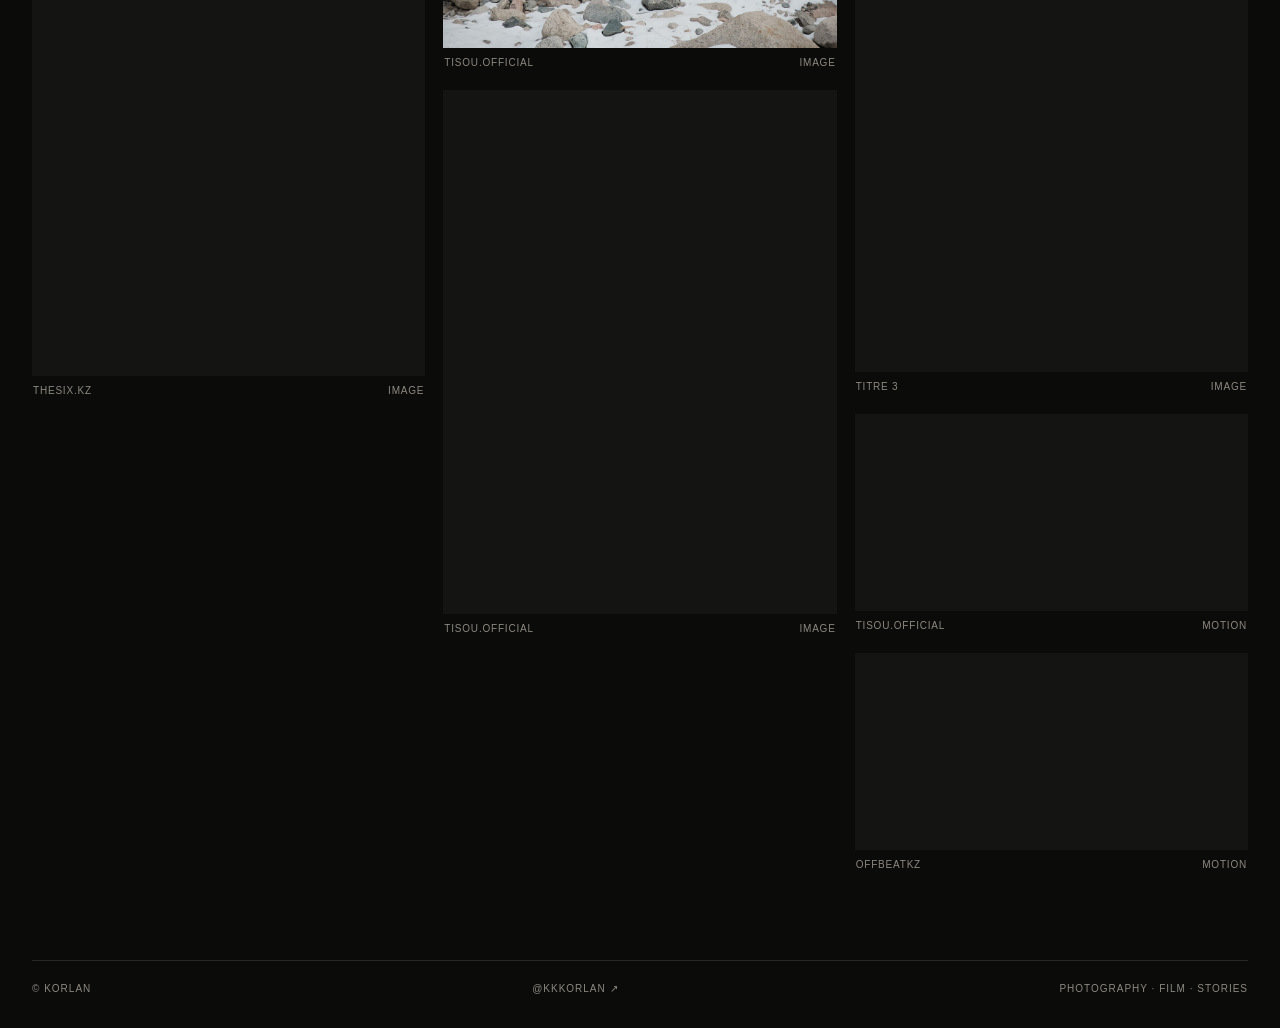
